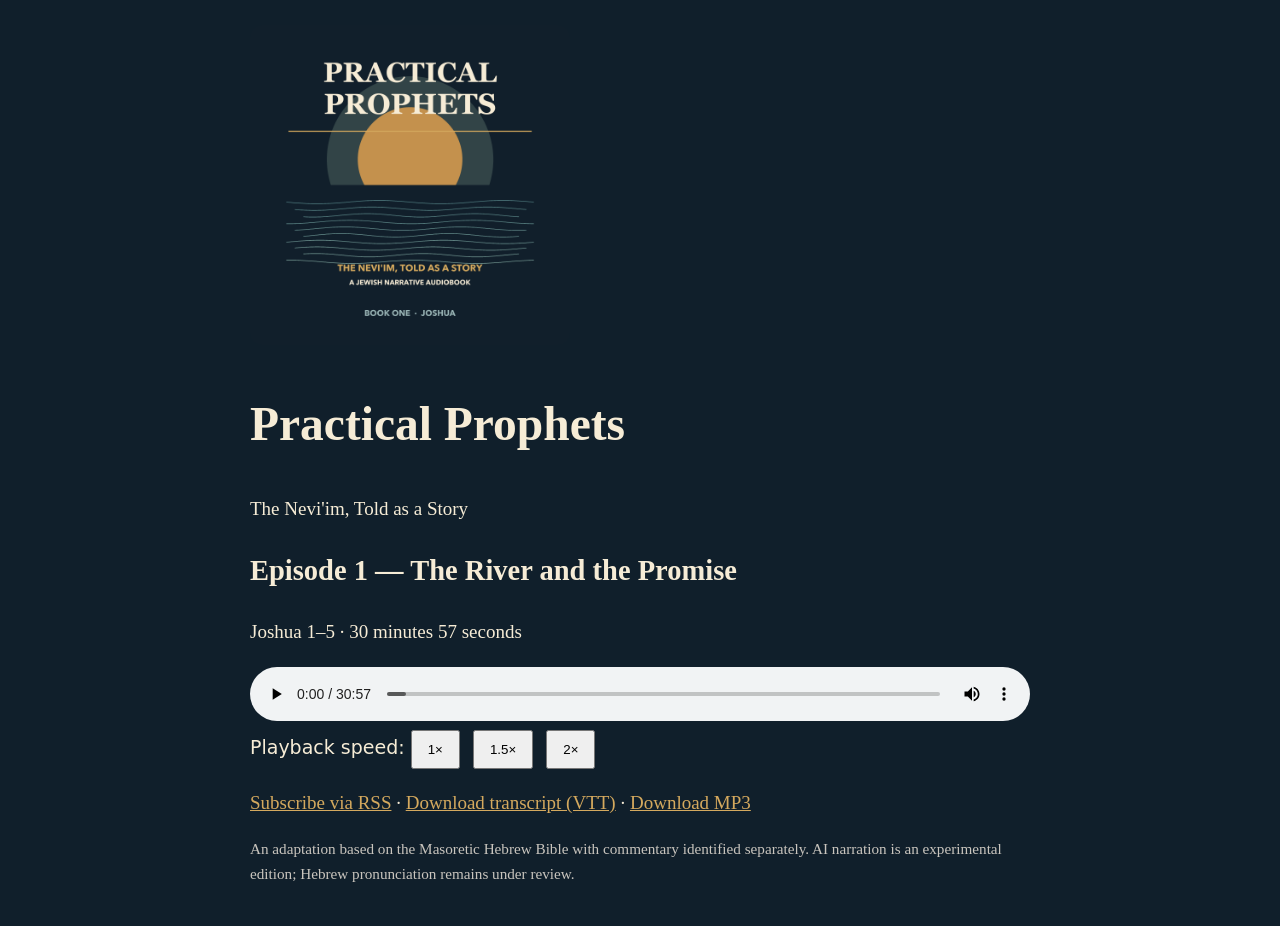
==== episode-1.html @ 838433f2 "Add Practical Prophets Joshua episode one RSS and media" ====
<!doctype html><html lang="en"><head><meta charset="utf-8"><meta name="viewport" content="width=device-width, initial-scale=1">
<title>Practical Prophets — The Nevi'im, Told as a Story</title>
<style>body{background:#101f2b;color:#f6ecd6;font:19px/1.6 Georgia,serif;margin:0 auto;max-width:780px;padding:25px}h1{font-size:2.5em}a{color:#d4a95e}.intro{font-family:system-ui;line-height:1.5}img{width:100%;max-width:320px;border-radius:12px}audio{width:100%}button{padding:10px 15px;margin-right:7px}.small{font-size:.8em;color:#c9c5be}</style></head><body>
<img src="cover.png" alt="Practical Prophets cover art"><h1>Practical Prophets</h1><p>The Nevi'im, Told as a Story</p>
<h2>Episode 1 — The River and the Promise</h2><p>Joshua 1–5 · 30 minutes 57 seconds</p>
<audio controls preload="metadata" id="player" src="practical-prophets-s01e01-joshua-01-to-05.mp3"></audio>
<div class="intro">Playback speed:
<button onclick="document.getElementById('player').playbackRate=1">1×</button>
<button onclick="document.getElementById('player').playbackRate=1.5">1.5×</button>
<button onclick="document.getElementById('player').playbackRate=2">2×</button></div>
<p><a href="feed.xml">Subscribe via RSS</a> · <a href="practical-prophets-s01e01-joshua-01-to-05.vtt">Download transcript (VTT)</a> · <a href="practical-prophets-s01e01-joshua-01-to-05.mp3">Download MP3</a></p>
<p class="small">An adaptation based on the Masoretic Hebrew Bible with commentary identified separately. AI narration is an experimental edition; Hebrew pronunciation remains under review.</p></body></html>
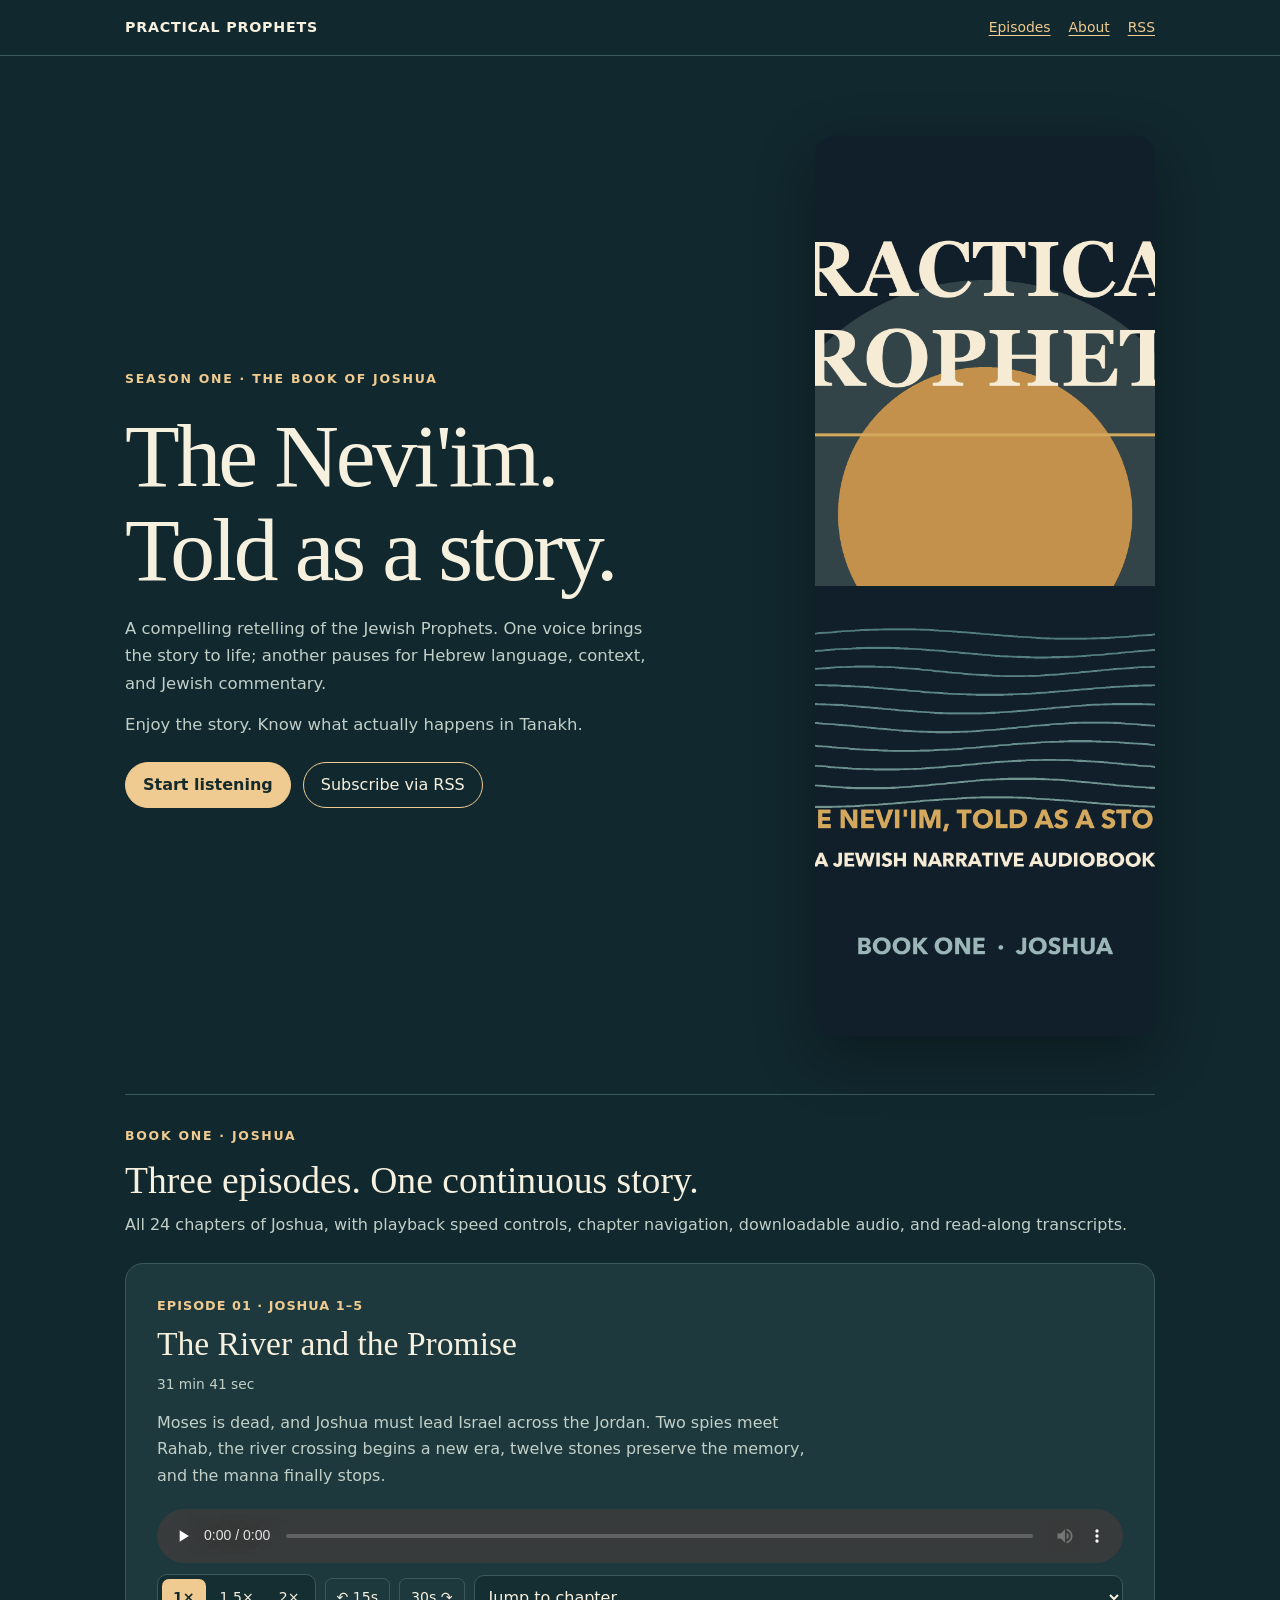
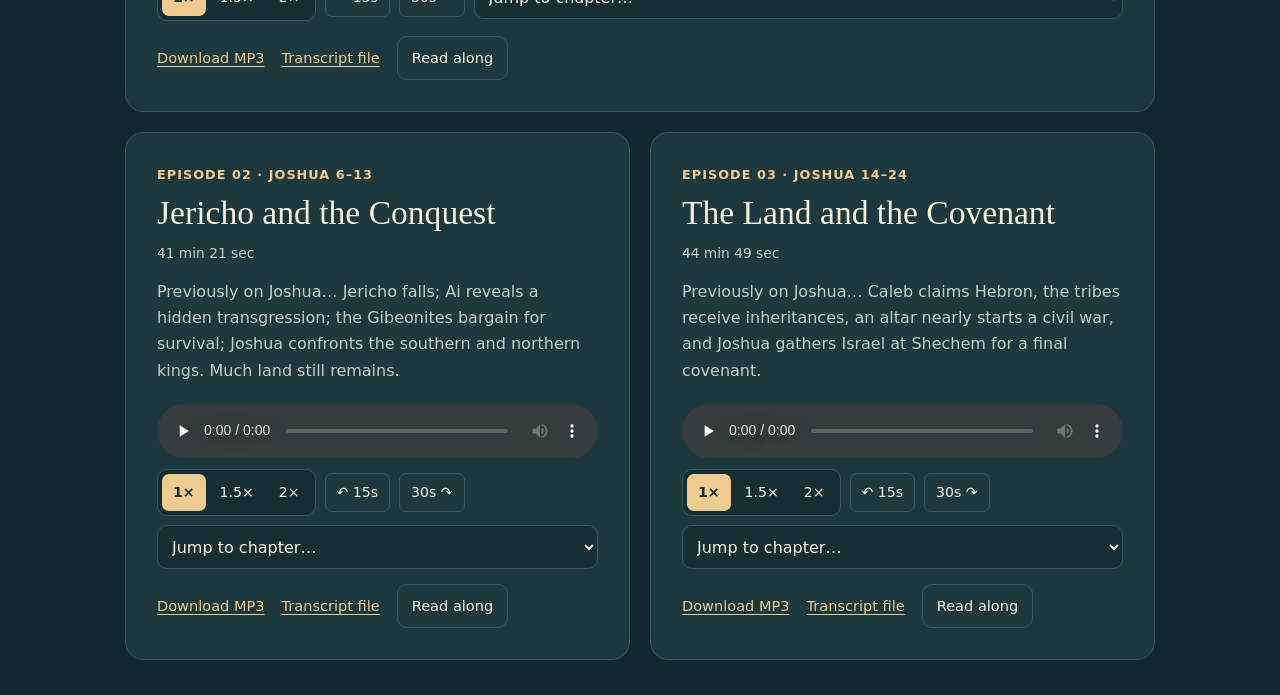
==== commit 52f25960: "Publish complete Joshua season and responsive podcast site" ====
--- a/episode-1.html
+++ b/episode-1.html
@@ -1,12 +1 @@
-<!doctype html><html lang="en"><head><meta charset="utf-8"><meta name="viewport" content="width=device-width, initial-scale=1">
-<title>Practical Prophets — The Nevi'im, Told as a Story</title>
-<style>body{background:#101f2b;color:#f6ecd6;font:19px/1.6 Georgia,serif;margin:0 auto;max-width:780px;padding:25px}h1{font-size:2.5em}a{color:#d4a95e}.intro{font-family:system-ui;line-height:1.5}img{width:100%;max-width:320px;border-radius:12px}audio{width:100%}button{padding:10px 15px;margin-right:7px}.small{font-size:.8em;color:#c9c5be}</style></head><body>
-<img src="cover.png" alt="Practical Prophets cover art"><h1>Practical Prophets</h1><p>The Nevi'im, Told as a Story</p>
-<h2>Episode 1 — The River and the Promise</h2><p>Joshua 1–5 · 30 minutes 57 seconds</p>
-<audio controls preload="metadata" id="player" src="practical-prophets-s01e01-joshua-01-to-05.mp3"></audio>
-<div class="intro">Playback speed:
-<button onclick="document.getElementById('player').playbackRate=1">1×</button>
-<button onclick="document.getElementById('player').playbackRate=1.5">1.5×</button>
-<button onclick="document.getElementById('player').playbackRate=2">2×</button></div>
-<p><a href="feed.xml">Subscribe via RSS</a> · <a href="practical-prophets-s01e01-joshua-01-to-05.vtt">Download transcript (VTT)</a> · <a href="practical-prophets-s01e01-joshua-01-to-05.mp3">Download MP3</a></p>
-<p class="small">An adaptation based on the Masoretic Hebrew Bible with commentary identified separately. AI narration is an experimental edition; Hebrew pronunciation remains under review.</p></body></html>+<!doctype html><html lang="en"><head><meta charset="utf-8"><meta name="viewport" content="width=device-width,initial-scale=1"><meta name="robots" content="noindex"><meta http-equiv="refresh" content="0;url=./#episode-1"><link rel="canonical" href="https://ezh2021.github.io/practical-prophets/#episode-1"><title>The River and the Promise · Practical Prophets</title></head><body><p>Episode 1: The River and the Promise. <a href="./#episode-1">Listen here</a>.</p></body></html>
